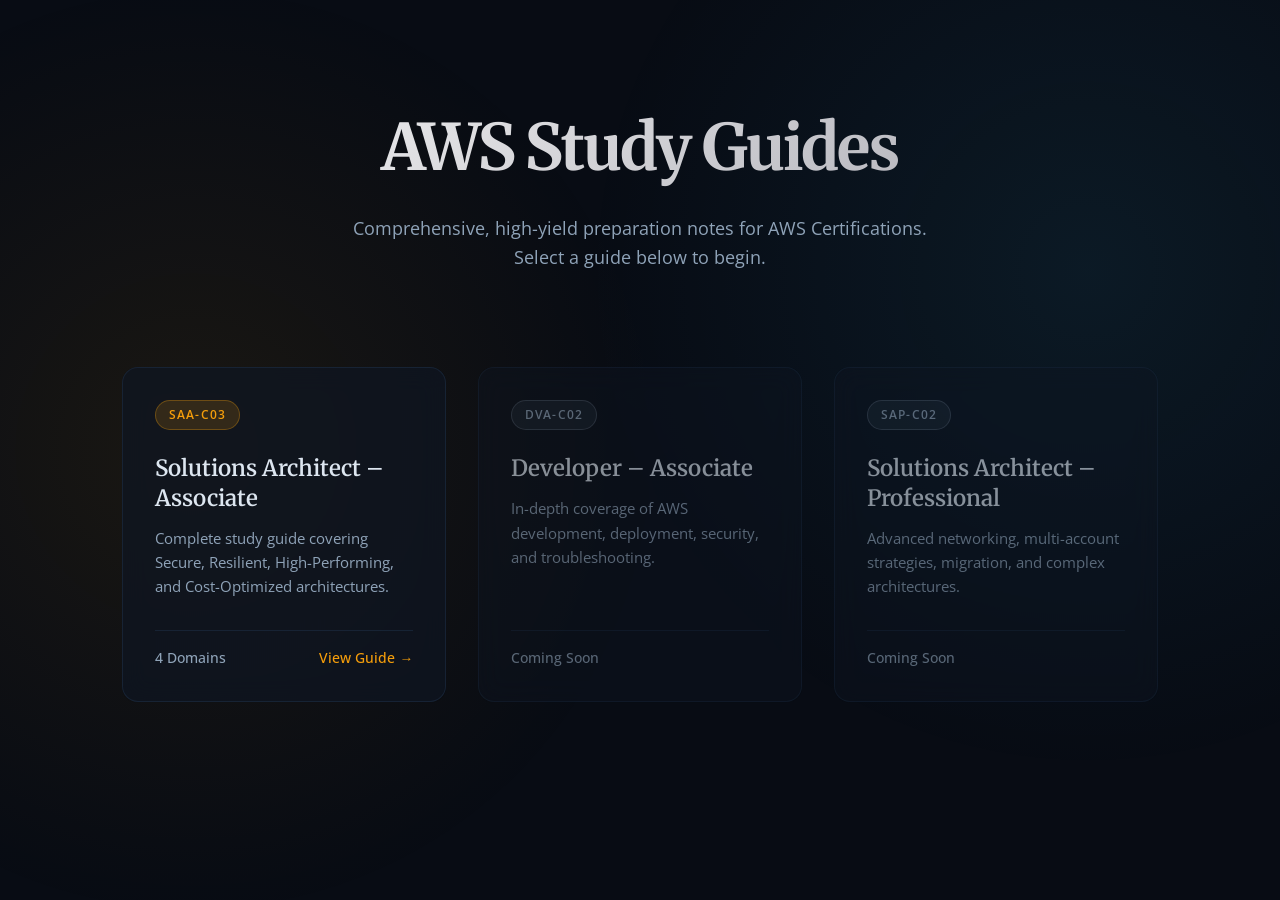
==== index.html @ 5df74e81 "✨ initial commit" ====
<!DOCTYPE html>
<html lang="en">
<head>
  <meta charset="UTF-8">
  <meta name="viewport" content="width=device-width, initial-scale=1.0">
  <title>AWS Certification Study Guides</title>
  <link href="https://fonts.googleapis.com/css2?family=Merriweather:wght@400;700;900&family=Open+Sans:wght@300;400;500;600&family=JetBrains+Mono:wght@400;500;600&display=swap" rel="stylesheet" />
  <style>
    :root {
      --bg: #080c14;
      --surface: rgba(15, 22, 35, 0.7);
      --border: rgba(29, 45, 68, 0.6);
      --accent: #f59e0b;
      --accent-hover: #fbbf24;
      --text: #dde6f0;
      --muted: #8fa3b8;
    }
    * { box-sizing: border-box; margin: 0; padding: 0; }
    body {
      background: var(--bg);
      color: var(--text);
      font-family: 'Open Sans', sans-serif;
      line-height: 1.6;
      min-height: 100vh;
      overflow-x: hidden;
    }
    /* Hero Background Gradient */
    .hero-bg {
      position: fixed;
      top: 0; left: 0; width: 100%; height: 100%;
      background: radial-gradient(circle at 15% 50%, rgba(245, 158, 11, 0.08), transparent 40%),
                  radial-gradient(circle at 85% 30%, rgba(56, 189, 248, 0.08), transparent 40%);
      z-index: -1;
    }
    header {
      padding: 6rem 2rem 4rem;
      text-align: center;
    }
    h1 {
      font-family: 'Merriweather', serif;
      font-size: clamp(2.5rem, 5vw, 4rem);
      font-weight: 700;
      letter-spacing: -0.03em;
      margin-bottom: 1rem;
      background: linear-gradient(135deg, #fff, #a1a1aa);
      -webkit-background-clip: text;
      -webkit-text-fill-color: transparent;
    }
    p.subtitle {
      color: var(--muted);
      font-size: 1.1rem;
      max-width: 600px;
      margin: 0 auto;
      font-weight: 400;
    }
    main {
      max-width: 1100px;
      margin: 0 auto;
      padding: 2rem;
      display: grid;
      grid-template-columns: repeat(auto-fit, minmax(320px, 1fr));
      gap: 2rem;
    }
    .card {
      background: var(--surface);
      border: 1px solid var(--border);
      border-radius: 16px;
      padding: 2rem;
      text-decoration: none;
      color: var(--text);
      backdrop-filter: blur(12px);
      transition: transform 0.3s cubic-bezier(0.4, 0, 0.2, 1), border-color 0.3s, box-shadow 0.3s;
      position: relative;
      overflow: hidden;
      display: flex;
      flex-direction: column;
    }
    .card::before {
      content: '';
      position: absolute;
      top: 0; left: 0; right: 0; height: 4px;
      background: linear-gradient(90deg, var(--accent), #fcd34d);
      opacity: 0;
      transition: opacity 0.3s;
    }
    .card:hover {
      transform: translateY(-5px);
      border-color: rgba(245, 158, 11, 0.4);
      box-shadow: 0 10px 30px -10px rgba(0,0,0,0.5);
    }
    .card:hover::before {
      opacity: 1;
    }
    .badge {
      align-self: flex-start;
      font-size: 0.75rem;
      font-weight: 600;
      letter-spacing: 0.1em;
      text-transform: uppercase;
      background: rgba(245, 158, 11, 0.15);
      color: var(--accent);
      padding: 0.3rem 0.8rem;
      border-radius: 20px;
      margin-bottom: 1.5rem;
      border: 1px solid rgba(245, 158, 11, 0.3);
    }
    .card h2 {
      font-family: 'Merriweather', serif;
      font-size: 1.4rem;
      font-weight: 600;
      margin-bottom: 0.8rem;
      line-height: 1.3;
    }
    .card p {
      color: var(--muted);
      font-size: 0.95rem;
      margin-bottom: 2rem;
      flex-grow: 1;
    }
    .card-footer {
      display: flex;
      align-items: center;
      justify-content: space-between;
      border-top: 1px solid var(--border);
      padding-top: 1rem;
      font-size: 0.85rem;
      color: var(--muted);
      font-weight: 500;
    }
    .arrow {
      color: var(--accent);
      transition: transform 0.3s;
    }
    .card:hover .arrow {
      transform: translateX(4px);
    }
    /* Coming soon styling */
    .card.disabled {
      pointer-events: none;
      opacity: 0.6;
    }
    .card.disabled .badge {
      background: rgba(143, 163, 184, 0.1);
      color: var(--muted);
      border-color: rgba(143, 163, 184, 0.3);
    }
    .card.disabled::before {
      display: none;
    }
  </style>
</head>
<body>
  <div class="hero-bg"></div>
  <header>
    <h1>AWS Study Guides</h1>
    <p class="subtitle">Comprehensive, high-yield preparation notes for AWS Certifications. Select a guide below to begin.</p>
  </header>
  <main>
    <a href="./exams/aws-saa-c03/index.html" class="card">
      <span class="badge">SAA-C03</span>
      <h2>Solutions Architect – Associate</h2>
      <p>Complete study guide covering Secure, Resilient, High-Performing, and Cost-Optimized architectures.</p>
      <div class="card-footer">
        <span>4 Domains</span>
        <span class="arrow">View Guide &rarr;</span>
      </div>
    </a>

    <a href="#" class="card disabled">
      <span class="badge">DVA-C02</span>
      <h2>Developer – Associate</h2>
      <p>In-depth coverage of AWS development, deployment, security, and troubleshooting.</p>
      <div class="card-footer">
        <span>Coming Soon</span>
      </div>
    </a>

    <a href="#" class="card disabled">
      <span class="badge">SAP-C02</span>
      <h2>Solutions Architect – Professional</h2>
      <p>Advanced networking, multi-account strategies, migration, and complex architectures.</p>
      <div class="card-footer">
        <span>Coming Soon</span>
      </div>
    </a>
  </main>
</body>
</html>
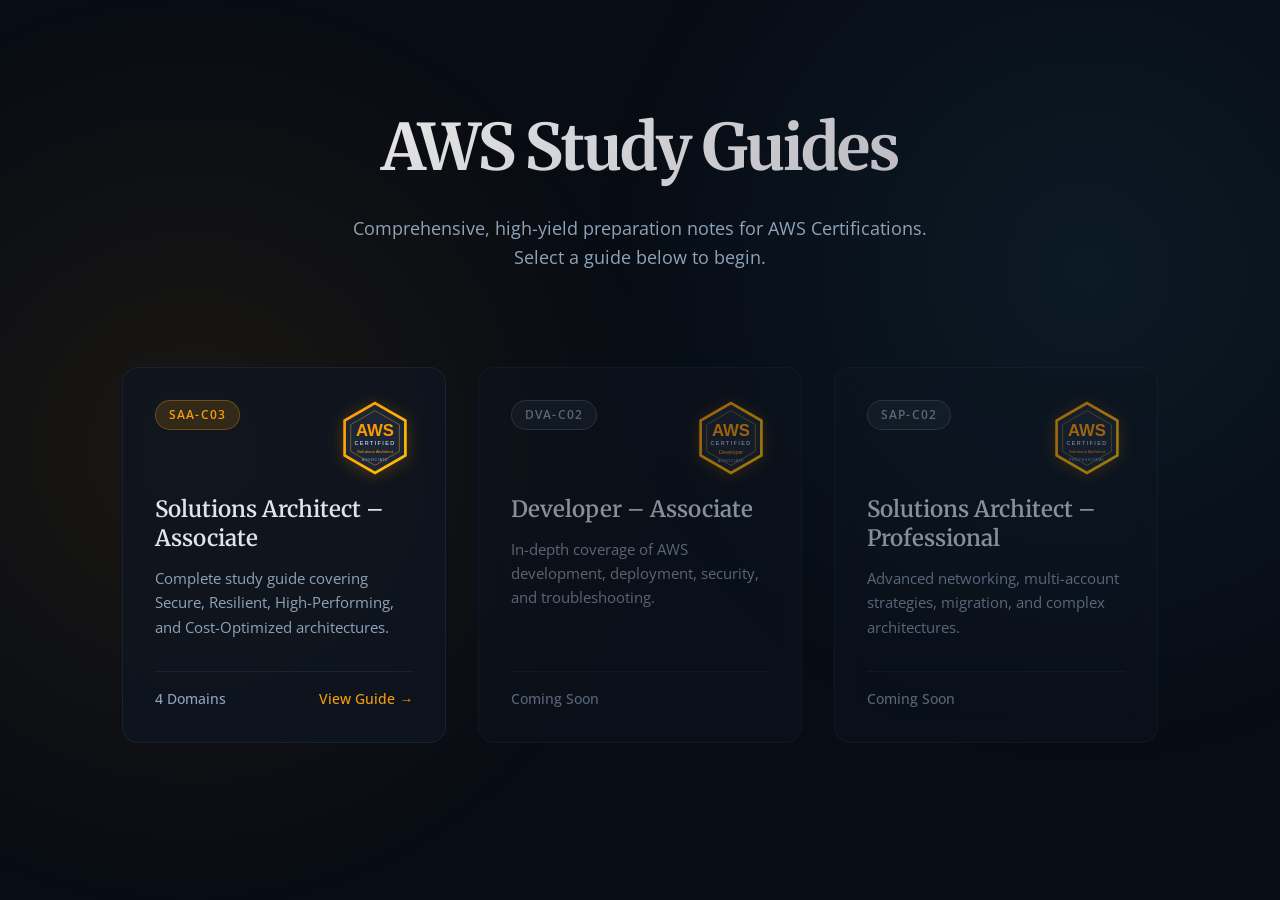
==== commit 172727ca: "♻️ fix code" ====
--- a/index.html
+++ b/index.html
@@ -147,6 +147,20 @@
     .card.disabled::before {
       display: none;
     }
+    .card-top {
+      display: flex;
+      justify-content: space-between;
+      align-items: flex-start;
+      margin-bottom: 1.2rem;
+    }
+    .exam-logo svg {
+      display: block;
+      filter: drop-shadow(0 2px 8px rgba(255,153,0,0.25));
+      transition: filter 0.3s;
+    }
+    .card:hover .exam-logo svg {
+      filter: drop-shadow(0 4px 14px rgba(255,153,0,0.45));
+    }
   </style>
 </head>
 <body>
@@ -157,7 +171,25 @@
   </header>
   <main>
     <a href="./exams/aws-saa-c03/index.html" class="card">
-      <span class="badge">SAA-C03</span>
+      <div class="card-top">
+        <span class="badge">SAA-C03</span>
+        <div class="exam-logo">
+          <svg xmlns="http://www.w3.org/2000/svg" viewBox="0 0 100 100" width="76" height="76" aria-label="AWS Certified Solutions Architect Associate badge">
+            <defs>
+              <linearGradient id="g-saa" x1="0%" y1="0%" x2="100%" y2="100%">
+                <stop offset="0%" stop-color="#FF9900"/>
+                <stop offset="100%" stop-color="#FFC300"/>
+              </linearGradient>
+            </defs>
+            <polygon points="50,4 90,27 90,73 50,96 10,73 10,27" fill="#1b2536" stroke="url(#g-saa)" stroke-width="3.5"/>
+            <polygon points="50,14 82,32.5 82,67.5 50,86 18,67.5 18,32.5" fill="none" stroke="url(#g-saa)" stroke-width="1.2" opacity="0.45"/>
+            <text x="50" y="48" text-anchor="middle" fill="#FF9900" font-size="22" font-weight="900" font-family="Arial Black,Arial,sans-serif">AWS</text>
+            <text x="50" y="59.5" text-anchor="middle" fill="#ffffff" font-size="7.2" font-family="Arial,sans-serif" letter-spacing="1.8">CERTIFIED</text>
+            <text x="50" y="70" text-anchor="middle" fill="#FF9900" font-size="5.8" font-family="Arial,sans-serif">Solutions Architect</text>
+            <text x="50" y="80" text-anchor="middle" fill="#8fa3b8" font-size="5.2" font-family="Arial,sans-serif" letter-spacing="0.6">ASSOCIATE</text>
+          </svg>
+        </div>
+      </div>
       <h2>Solutions Architect – Associate</h2>
       <p>Complete study guide covering Secure, Resilient, High-Performing, and Cost-Optimized architectures.</p>
       <div class="card-footer">
@@ -167,7 +199,25 @@
     </a>
 
     <a href="#" class="card disabled">
-      <span class="badge">DVA-C02</span>
+      <div class="card-top">
+        <span class="badge">DVA-C02</span>
+        <div class="exam-logo">
+          <svg xmlns="http://www.w3.org/2000/svg" viewBox="0 0 100 100" width="76" height="76" aria-label="AWS Certified Developer Associate badge">
+            <defs>
+              <linearGradient id="g-dva" x1="0%" y1="0%" x2="100%" y2="100%">
+                <stop offset="0%" stop-color="#FF9900"/>
+                <stop offset="100%" stop-color="#FFC300"/>
+              </linearGradient>
+            </defs>
+            <polygon points="50,4 90,27 90,73 50,96 10,73 10,27" fill="#1b2536" stroke="url(#g-dva)" stroke-width="3.5"/>
+            <polygon points="50,14 82,32.5 82,67.5 50,86 18,67.5 18,32.5" fill="none" stroke="url(#g-dva)" stroke-width="1.2" opacity="0.45"/>
+            <text x="50" y="48" text-anchor="middle" fill="#FF9900" font-size="22" font-weight="900" font-family="Arial Black,Arial,sans-serif">AWS</text>
+            <text x="50" y="59.5" text-anchor="middle" fill="#ffffff" font-size="7.2" font-family="Arial,sans-serif" letter-spacing="1.8">CERTIFIED</text>
+            <text x="50" y="71" text-anchor="middle" fill="#FF9900" font-size="7" font-family="Arial,sans-serif">Developer</text>
+            <text x="50" y="81" text-anchor="middle" fill="#8fa3b8" font-size="5.2" font-family="Arial,sans-serif" letter-spacing="0.6">ASSOCIATE</text>
+          </svg>
+        </div>
+      </div>
       <h2>Developer – Associate</h2>
       <p>In-depth coverage of AWS development, deployment, security, and troubleshooting.</p>
       <div class="card-footer">
@@ -176,7 +226,25 @@
     </a>
 
     <a href="#" class="card disabled">
-      <span class="badge">SAP-C02</span>
+      <div class="card-top">
+        <span class="badge">SAP-C02</span>
+        <div class="exam-logo">
+          <svg xmlns="http://www.w3.org/2000/svg" viewBox="0 0 100 100" width="76" height="76" aria-label="AWS Certified Solutions Architect Professional badge">
+            <defs>
+              <linearGradient id="g-sap" x1="0%" y1="0%" x2="100%" y2="100%">
+                <stop offset="0%" stop-color="#FF9900"/>
+                <stop offset="100%" stop-color="#FFC300"/>
+              </linearGradient>
+            </defs>
+            <polygon points="50,4 90,27 90,73 50,96 10,73 10,27" fill="#1b2536" stroke="url(#g-sap)" stroke-width="3.5"/>
+            <polygon points="50,14 82,32.5 82,67.5 50,86 18,67.5 18,32.5" fill="none" stroke="url(#g-sap)" stroke-width="1.2" opacity="0.45"/>
+            <text x="50" y="48" text-anchor="middle" fill="#FF9900" font-size="22" font-weight="900" font-family="Arial Black,Arial,sans-serif">AWS</text>
+            <text x="50" y="59.5" text-anchor="middle" fill="#ffffff" font-size="7.2" font-family="Arial,sans-serif" letter-spacing="1.8">CERTIFIED</text>
+            <text x="50" y="70" text-anchor="middle" fill="#FF9900" font-size="5.8" font-family="Arial,sans-serif">Solutions Architect</text>
+            <text x="50" y="80" text-anchor="middle" fill="#8fa3b8" font-size="5.2" font-family="Arial,sans-serif" letter-spacing="0.6">PROFESSIONAL</text>
+          </svg>
+        </div>
+      </div>
       <h2>Solutions Architect – Professional</h2>
       <p>Advanced networking, multi-account strategies, migration, and complex architectures.</p>
       <div class="card-footer">
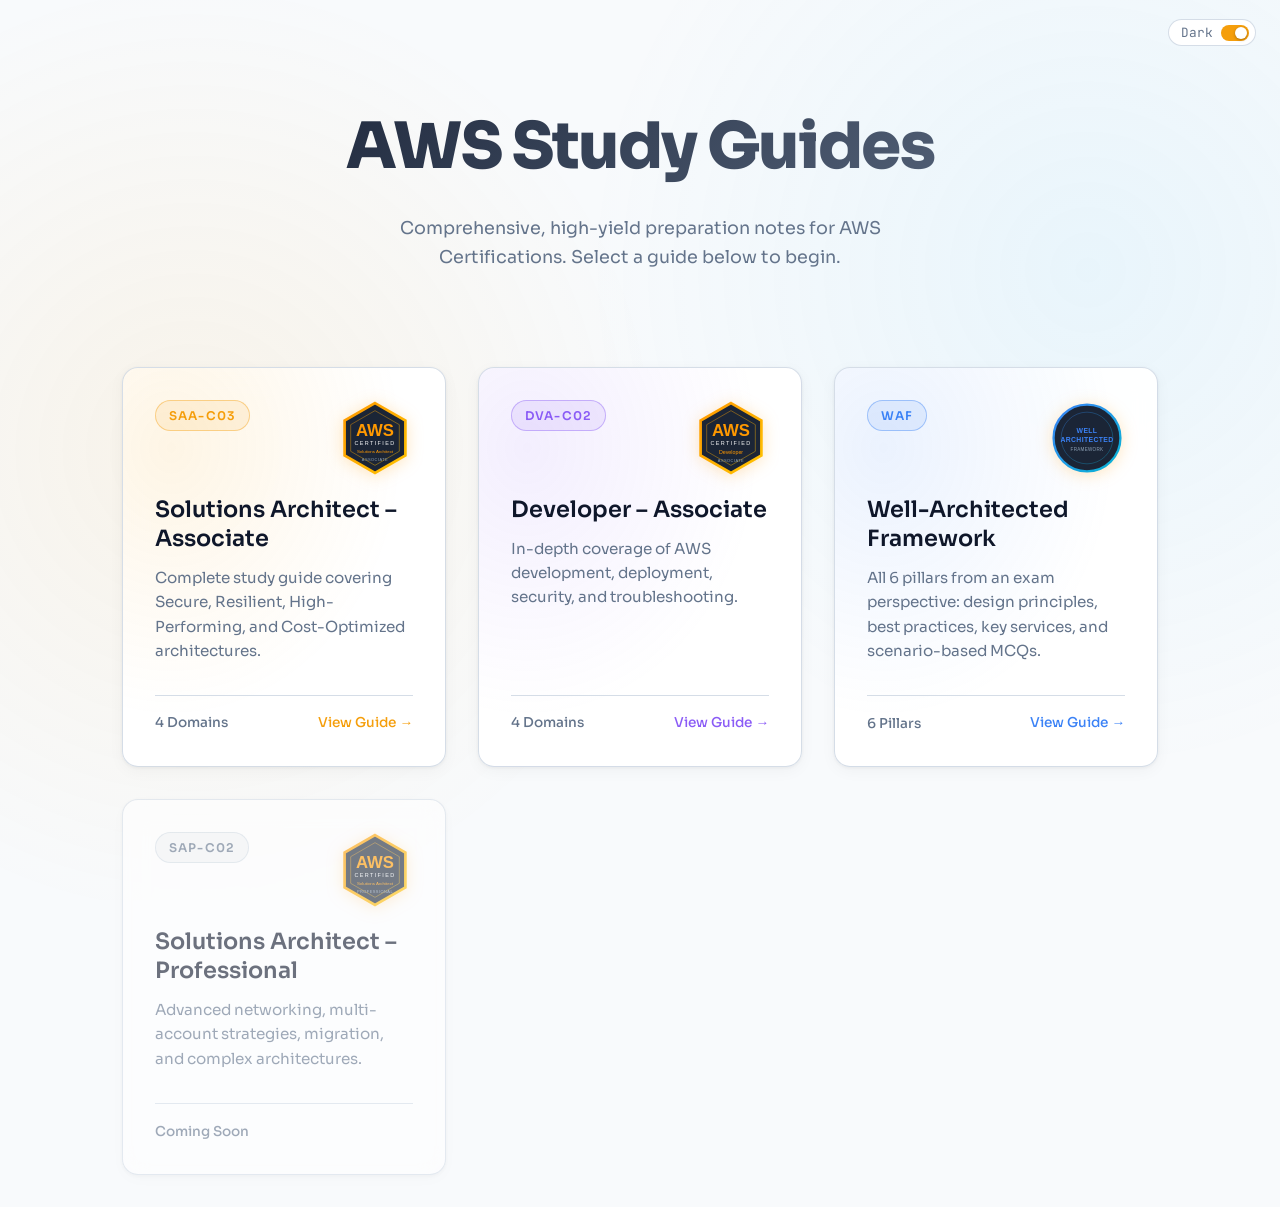
==== commit 7271a722: "updates to add saa and dva notes" ====
--- a/index.html
+++ b/index.html
@@ -1,10 +1,10 @@
 <!DOCTYPE html>
-<html lang="en">
+<html lang="en" class="light">
 <head>
   <meta charset="UTF-8">
   <meta name="viewport" content="width=device-width, initial-scale=1.0">
   <title>AWS Certification Study Guides</title>
-  <link href="https://fonts.googleapis.com/css2?family=Merriweather:wght@400;700;900&family=Open+Sans:wght@300;400;500;600&family=JetBrains+Mono:wght@400;500;600&display=swap" rel="stylesheet" />
+  <link href="https://fonts.googleapis.com/css2?family=Sora:wght@400;500;600;700;800&family=JetBrains+Mono:wght@400;500;600&display=swap" rel="stylesheet" />
   <style>
     :root {
       --bg: #080c14;
@@ -19,7 +19,7 @@
     body {
       background: var(--bg);
       color: var(--text);
-      font-family: 'Open Sans', sans-serif;
+      font-family: 'Sora', sans-serif;
       line-height: 1.6;
       min-height: 100vh;
       overflow-x: hidden;
@@ -37,9 +37,9 @@
       text-align: center;
     }
     h1 {
-      font-family: 'Merriweather', serif;
+      font-family: 'Sora', sans-serif;
       font-size: clamp(2.5rem, 5vw, 4rem);
-      font-weight: 700;
+      font-weight: 800;
       letter-spacing: -0.03em;
       margin-bottom: 1rem;
       background: linear-gradient(135deg, #fff, #a1a1aa);
@@ -62,7 +62,9 @@
       gap: 2rem;
     }
     .card {
-      background: var(--surface);
+      background:
+        radial-gradient(ellipse at 15% 20%, var(--c-soft, transparent) 0%, transparent 60%),
+        var(--surface);
       border: 1px solid var(--border);
       border-radius: 16px;
       padding: 2rem;
@@ -79,13 +81,13 @@
       content: '';
       position: absolute;
       top: 0; left: 0; right: 0; height: 4px;
-      background: linear-gradient(90deg, var(--accent), #fcd34d);
+      background: linear-gradient(90deg, var(--c, var(--accent)), color-mix(in srgb, var(--c, var(--accent)) 65%, white));
       opacity: 0;
       transition: opacity 0.3s;
     }
     .card:hover {
       transform: translateY(-5px);
-      border-color: rgba(245, 158, 11, 0.4);
+      border-color: var(--c-border, rgba(245, 158, 11, 0.4));
       box-shadow: 0 10px 30px -10px rgba(0,0,0,0.5);
     }
     .card:hover::before {
@@ -97,15 +99,15 @@
       font-weight: 600;
       letter-spacing: 0.1em;
       text-transform: uppercase;
-      background: rgba(245, 158, 11, 0.15);
-      color: var(--accent);
+      background: var(--c-soft, rgba(245, 158, 11, 0.15));
+      color: var(--c, var(--accent));
       padding: 0.3rem 0.8rem;
       border-radius: 20px;
       margin-bottom: 1.5rem;
-      border: 1px solid rgba(245, 158, 11, 0.3);
+      border: 1px solid var(--c-border, rgba(245, 158, 11, 0.3));
     }
     .card h2 {
-      font-family: 'Merriweather', serif;
+      font-family: 'Sora', sans-serif;
       font-size: 1.4rem;
       font-weight: 600;
       margin-bottom: 0.8rem;
@@ -128,7 +130,7 @@
       font-weight: 500;
     }
     .arrow {
-      color: var(--accent);
+      color: var(--c, var(--accent));
       transition: transform 0.3s;
     }
     .card:hover .arrow {
@@ -161,16 +163,65 @@
     .card:hover .exam-logo svg {
       filter: drop-shadow(0 4px 14px rgba(255,153,0,0.45));
     }
+    /* ─── Light theme ─────────────────────────────────────── */
+    html.light {
+      --bg: #f8fafc;
+      --surface: rgba(255, 255, 255, 0.95);
+      --border: rgba(203, 213, 225, 0.8);
+      --text: #0f172a;
+      --muted: #64748b;
+    }
+    html.light h1 {
+      background: linear-gradient(135deg, #0f172a, #64748b);
+      -webkit-background-clip: text;
+      -webkit-text-fill-color: transparent;
+    }
+    html.light .card {
+      box-shadow: 0 1px 4px rgba(0,0,0,0.06), 0 4px 16px rgba(0,0,0,0.04);
+    }
+    html.light .card:hover {
+      box-shadow: 0 8px 28px rgba(0,0,0,0.10);
+    }
+    /* ─── Theme toggle ─────────────────────────────────────── */
+    #lp-toggle {
+      position: fixed; top: 1.2rem; right: 1.5rem; z-index: 100;
+      display: flex; align-items: center; gap: 0.45rem;
+      background: var(--surface); border: 1px solid var(--border);
+      border-radius: 20px; padding: 0.25rem 0.4rem 0.25rem 0.75rem;
+      cursor: pointer; font-family: 'JetBrains Mono', monospace;
+      font-size: 0.8rem; color: var(--muted); user-select: none;
+      backdrop-filter: blur(8px);
+      transition: border-color 0.2s, color 0.2s;
+    }
+    #lp-toggle:hover { border-color: var(--accent); color: var(--accent); }
+    .lp-track {
+      width: 28px; height: 16px; background: var(--border);
+      border-radius: 8px; position: relative; flex-shrink: 0;
+      transition: background 0.2s;
+    }
+    html.light .lp-track { background: var(--accent); }
+    .lp-thumb {
+      position: absolute; top: 2px; left: 2px;
+      width: 12px; height: 12px; border-radius: 50%;
+      background: #fff; box-shadow: 0 1px 3px rgba(0,0,0,0.3);
+      transition: transform 0.2s;
+    }
+    html.light .lp-thumb { transform: translateX(12px); }
   </style>
+  <script>(function(){var h=document.documentElement,s=localStorage.getItem('saa-theme');if(s==='dark'){h.classList.remove('light');}else if(!s){var n=new Date(),hr=n.getHours()+n.getMinutes()/60,ss=[17.5,18,18.5,19.5,20,20.5,20.5,20,19,18,17.5,17];if(hr>=ss[n.getMonth()]||hr<6){h.classList.remove('light');}}})();</script>
 </head>
 <body>
   <div class="hero-bg"></div>
+  <button id="lp-toggle" aria-label="Toggle theme">
+    <span id="lp-lbl">Dark</span>
+    <span class="lp-track"><span class="lp-thumb"></span></span>
+  </button>
   <header>
     <h1>AWS Study Guides</h1>
     <p class="subtitle">Comprehensive, high-yield preparation notes for AWS Certifications. Select a guide below to begin.</p>
   </header>
   <main>
-    <a href="./exams/aws-saa-c03/index.html" class="card">
+    <a href="./exams/aws-saa-c03/index.html" class="card" style="--c:#f59e0b;--c-soft:rgba(245,158,11,0.10);--c-border:rgba(245,158,11,0.4)">
       <div class="card-top">
         <span class="badge">SAA-C03</span>
         <div class="exam-logo">
@@ -198,7 +249,7 @@
       </div>
     </a>
 
-    <a href="#" class="card disabled">
+    <a href="./exams/aws-dva-c02/index.html" class="card" style="--c:#8b5cf6;--c-soft:rgba(139,92,246,0.10);--c-border:rgba(139,92,246,0.4)">
       <div class="card-top">
         <span class="badge">DVA-C02</span>
         <div class="exam-logo">
@@ -221,11 +272,39 @@
       <h2>Developer – Associate</h2>
       <p>In-depth coverage of AWS development, deployment, security, and troubleshooting.</p>
       <div class="card-footer">
-        <span>Coming Soon</span>
+        <span>4 Domains</span>
+        <span class="arrow">View Guide &rarr;</span>
       </div>
     </a>
 
-    <a href="#" class="card disabled">
+    <a href="./exams/well-architected/index.html" class="card" style="--c:#3b82f6;--c-soft:rgba(59,130,246,0.10);--c-border:rgba(59,130,246,0.4)">
+      <div class="card-top">
+        <span class="badge">WAF</span>
+        <div class="exam-logo">
+          <svg xmlns="http://www.w3.org/2000/svg" viewBox="0 0 100 100" width="76" height="76" aria-label="AWS Well-Architected Framework">
+            <defs>
+              <linearGradient id="g-waf" x1="0%" y1="0%" x2="100%" y2="100%">
+                <stop offset="0%" stop-color="#3b82f6"/>
+                <stop offset="100%" stop-color="#06b6d4"/>
+              </linearGradient>
+            </defs>
+            <circle cx="50" cy="50" r="44" fill="#1b2536" stroke="url(#g-waf)" stroke-width="3"/>
+            <circle cx="50" cy="50" r="34" fill="none" stroke="url(#g-waf)" stroke-width="1" opacity="0.4"/>
+            <text x="50" y="44" text-anchor="middle" fill="#3b82f6" font-size="9" font-weight="700" font-family="Arial,sans-serif" letter-spacing="0.5">WELL</text>
+            <text x="50" y="55" text-anchor="middle" fill="#3b82f6" font-size="9" font-weight="700" font-family="Arial,sans-serif" letter-spacing="0.5">ARCHITECTED</text>
+            <text x="50" y="67" text-anchor="middle" fill="#8fa3b8" font-size="6" font-family="Arial,sans-serif" letter-spacing="0.4">FRAMEWORK</text>
+          </svg>
+        </div>
+      </div>
+      <h2>Well-Architected Framework</h2>
+      <p>All 6 pillars from an exam perspective: design principles, best practices, key services, and scenario-based MCQs.</p>
+      <div class="card-footer">
+        <span>6 Pillars</span>
+        <span class="arrow">View Guide &rarr;</span>
+      </div>
+    </a>
+
+    <a href="#" class="card disabled" style="--c:#10b981;--c-border:rgba(16,185,129,0.4)">
       <div class="card-top">
         <span class="badge">SAP-C02</span>
         <div class="exam-logo">
@@ -252,5 +331,20 @@
       </div>
     </a>
   </main>
+  <script>
+    (function () {
+      var btn = document.getElementById('lp-toggle');
+      var lbl = document.getElementById('lp-lbl');
+      function sync() {
+        lbl.textContent = document.documentElement.classList.contains('light') ? 'Dark' : 'Light';
+      }
+      sync();
+      btn.addEventListener('click', function () {
+        var isLight = document.documentElement.classList.toggle('light');
+        localStorage.setItem('saa-theme', isLight ? 'light' : 'dark');
+        sync();
+      });
+    })();
+  </script>
 </body>
 </html>
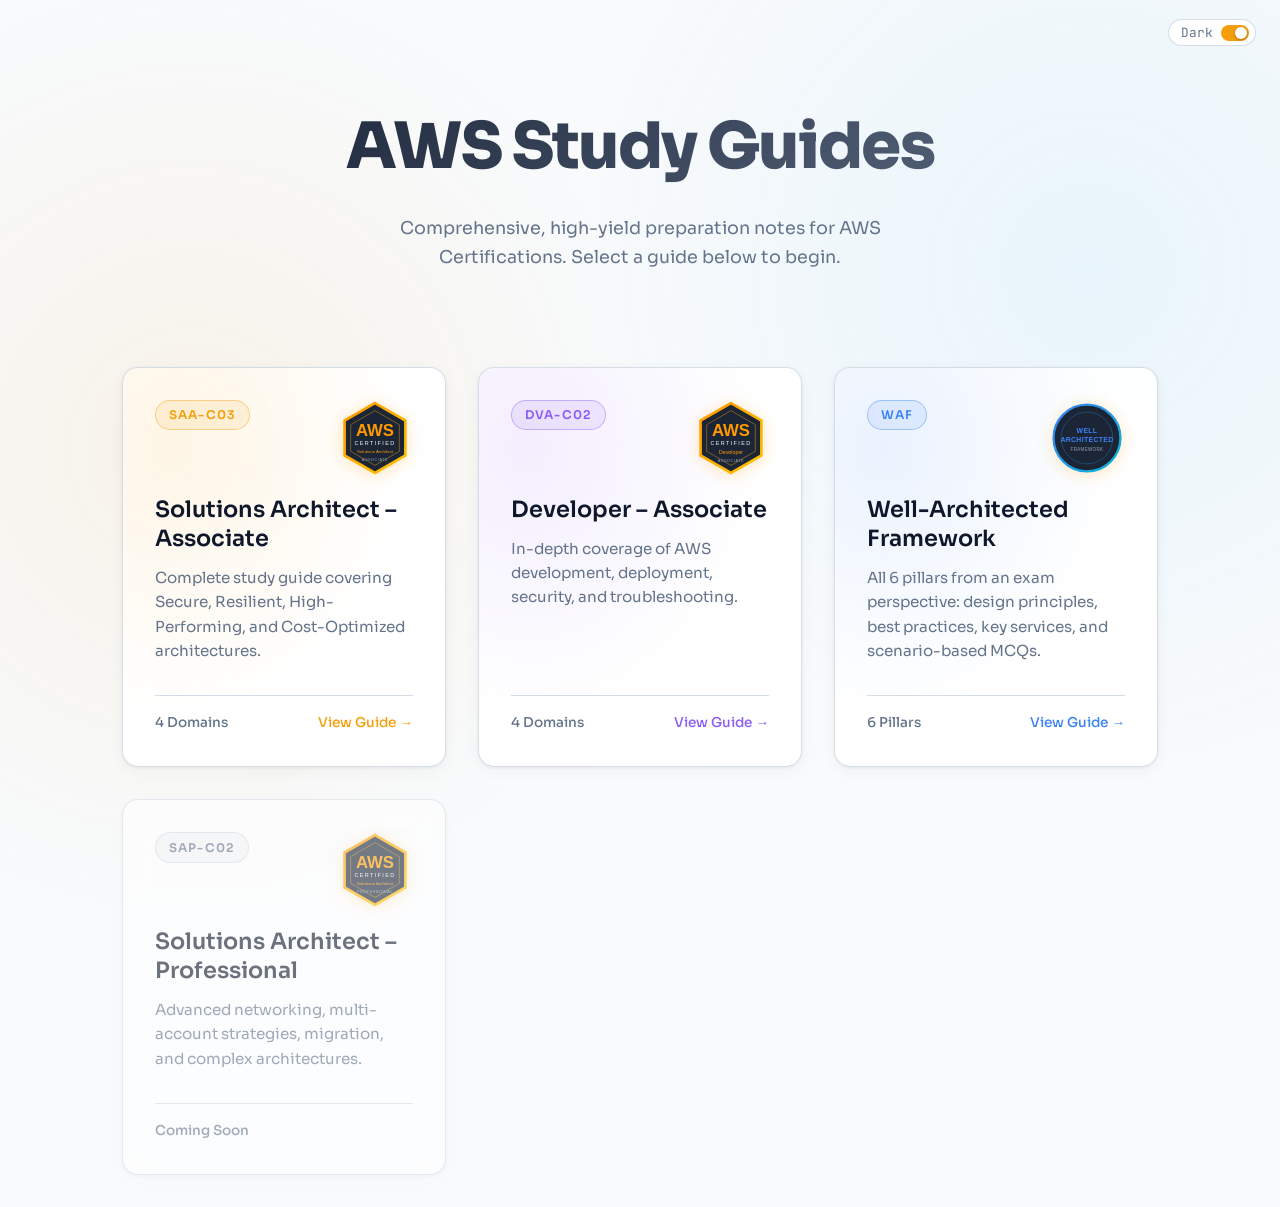
==== commit f7c5baf1: "🔧 update mobile view" ====
--- a/index.html
+++ b/index.html
@@ -58,7 +58,7 @@
       margin: 0 auto;
       padding: 2rem;
       display: grid;
-      grid-template-columns: repeat(auto-fit, minmax(320px, 1fr));
+      grid-template-columns: repeat(auto-fit, minmax(280px, 1fr));
       gap: 2rem;
     }
     .card {
